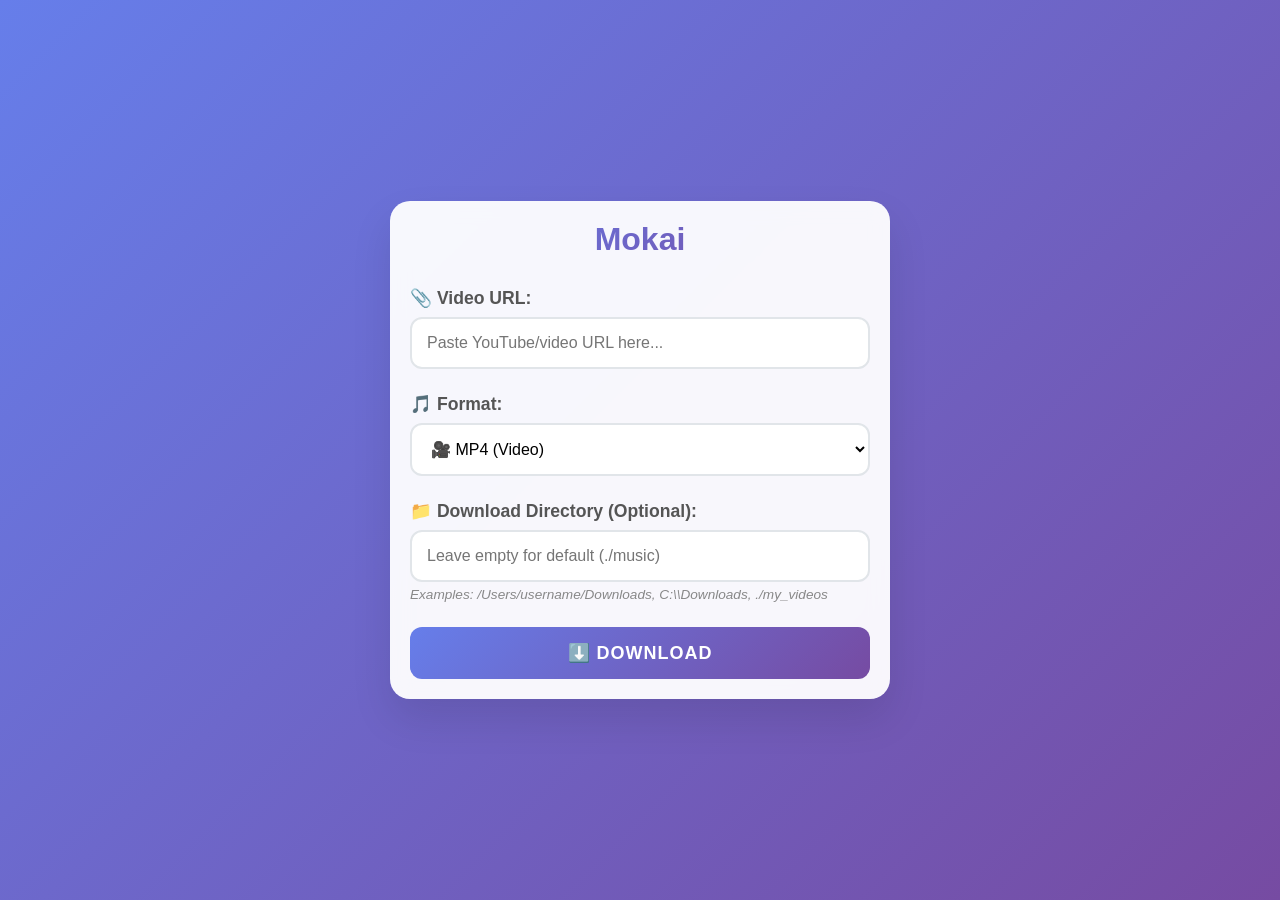
==== index.html @ e6e9af59 "Updates" ====
<!doctype html>
<html lang="en">
    <head>
        <meta charset="UTF-8" />
        <meta name="viewport" content="width=device-width, initial-scale=1.0" />
        <title>Mokai</title>
        <link rel="stylesheet" href="style.css" />
    </head>
    <body>
        <div class="container">
            <h1>Mokai</h1>
            <form id="download-form">
                <div class="form-group">
                    <label for="url">📎 Video URL:</label>
                    <input
                        type="text"
                        id="url"
                        name="url"
                        placeholder="Paste YouTube/video URL here..."
                        required
                    />
                </div>
                <div class="form-group">
                    <label for="format">🎵 Format:</label>
                    <select id="format" name="format">
                        <option value="mp4">🎥 MP4 (Video)</option>
                        <option value="mp3">🎵 MP3 (Audio Only)</option>
                    </select>
                </div>
                <div class="form-group">
                    <label for="custom-path"
                        >📁 Download Directory (Optional):</label
                    >
                    <input
                        type="text"
                        id="custom-path"
                        name="custom-path"
                        placeholder="Leave empty for default (./music)"
                    />
                    <div class="path-hint">
                        Examples: /Users/username/Downloads, C:\\Downloads,
                        ./my_videos
                    </div>
                </div>
                <button type="submit" class="download-btn">⬇️ Download</button>
            </form>
        </div>

        <div id="popup">
            <div id="popup-content">
                <div class="loader"></div>
                <p id="progress-text">Starting download...</p>
                <div class="progress-container">
                    <progress id="progress-bar" value="0" max="100"></progress>
                </div>
                <div id="progress-details" class="progress-details"></div>
            </div>
        </div>

        <script>
            document.getElementById("download-form").onsubmit = function (e) {
                e.preventDefault();

                const url = document.getElementById("url").value.trim();
                const format = document.getElementById("format").value;
                const customPath = document
                    .getElementById("custom-path")
                    .value.trim();
                const downloadId =
                    Math.random().toString(36).substr(2, 9) +
                    Date.now().toString(36);

                // Show popup
                document.getElementById("popup").style.display = "flex";
                document.getElementById("progress-text").textContent =
                    "Starting download...";
                document.getElementById("progress-bar").value = 0;
                document.getElementById("progress-details").textContent = "";

                // Start download
                fetch("/download", {
                    method: "POST",
                    headers: { "Content-Type": "application/json" },
                    body: JSON.stringify({
                        url: url,
                        format: format,
                        download_id: downloadId,
                        custom_path: customPath || null,
                    }),
                }).catch((err) => {
                    console.error("Download request failed:", err);
                    document.getElementById("progress-text").textContent =
                        "Failed to start download";
                    document.getElementById("progress-text").className =
                        "error";
                    setTimeout(
                        () =>
                            (document.getElementById("popup").style.display =
                                "none"),
                        3000,
                    );
                });

                let finished = false;
                const interval = setInterval(() => {
                    fetch("/progress?download_id=" + downloadId)
                        .then((r) => r.json())
                        .then((data) => {
                            const progressBar =
                                document.getElementById("progress-bar");
                            const progressText =
                                document.getElementById("progress-text");
                            const progressDetails =
                                document.getElementById("progress-details");

                            progressBar.value = data.progress || 0;

                            if (data.status === "starting") {
                                progressText.textContent = "Initializing...";
                                progressText.className = "";
                            } else if (data.status === "extracting") {
                                progressText.textContent =
                                    "Extracting video information...";
                                progressText.className = "";
                            } else if (data.status === "downloading") {
                                progressText.textContent =
                                    data.message || "Downloading...";
                                progressText.className = "";
                                progressDetails.textContent = `Progress: ${Math.round(data.progress)}%`;
                            } else if (data.status === "downloading_multiple") {
                                progressText.textContent =
                                    data.message || "Downloading playlist...";
                                progressText.className = "";
                                if (data.total_items > 1) {
                                    progressDetails.textContent = `Item ${data.current_item} of ${data.total_items} • ${Math.round(data.progress)}%`;
                                } else {
                                    progressDetails.textContent = `Progress: ${Math.round(data.progress)}%`;
                                }
                            } else if (data.status === "finished") {
                                progressText.textContent =
                                    data.message || "Download completed! ✅";
                                progressText.className = "success";
                                progressDetails.textContent = "100% Complete";
                                if (!finished) {
                                    finished = true;
                                    setTimeout(() => {
                                        document.getElementById(
                                            "popup",
                                        ).style.display = "none";
                                        document.getElementById("url").value =
                                            "";
                                    }, 3000);
                                    clearInterval(interval);
                                }
                            } else if (data.status === "error") {
                                progressText.textContent =
                                    "Error: " +
                                    (data.message || "Unknown error occurred");
                                progressText.className = "error";
                                progressDetails.textContent = "";
                                setTimeout(
                                    () =>
                                        (document.getElementById(
                                            "popup",
                                        ).style.display = "none"),
                                    4000,
                                );
                                clearInterval(interval);
                            }
                        })
                        .catch((err) => {
                            console.error("Progress check failed:", err);
                            if (!finished) {
                                document.getElementById(
                                    "progress-text",
                                ).textContent = "Connection error";
                                document.getElementById(
                                    "progress-text",
                                ).className = "error";
                                setTimeout(
                                    () =>
                                        (document.getElementById(
                                            "popup",
                                        ).style.display = "none"),
                                    3000,
                                );
                                clearInterval(interval);
                            }
                        });
                }, 500); // Check more frequently for smoother updates
            };
        </script>
    </body>
</html>
---- style.css ----
* {
    margin: 0;
    padding: 0;
    box-sizing: border-box;
}

body {
    font-family: -apple-system, BlinkMacSystemFont, 'Segoe UI', Roboto, Oxygen, Ubuntu, Cantarell, sans-serif;
    background: linear-gradient(135deg, #667eea 0%, #764ba2 100%);
    min-height: 100vh;
    display: flex;
    align-items: center;
    justify-content: center;
    padding: 20px;
}

.container {
    background: rgba(255, 255, 255, 0.95);
    backdrop-filter: blur(10px);
    border-radius: 20px;
    padding: 40px;
    box-shadow: 0 20px 40px rgba(0, 0, 0, 0.1);
    width: 100%;
    max-width: 500px;
    transition: transform 0.3s ease;
}

.container:hover {
    transform: translateY(-5px);
}

h1 {
    text-align: center;
    color: #333;
    margin-bottom: 30px;
    font-size: 2.5em;
    font-weight: 700;
    background: linear-gradient(135deg, #667eea, #764ba2);
    -webkit-background-clip: text;
    -webkit-text-fill-color: transparent;
    background-clip: text;
}

.form-group {
    margin-bottom: 25px;
}

label {
    display: block;
    margin-bottom: 8px;
    font-weight: 600;
    color: #555;
    font-size: 1.1em;
}

input[type="text"], select {
    width: 100%;
    padding: 15px;
    border: 2px solid #e1e5e9;
    border-radius: 12px;
    font-size: 16px;
    transition: all 0.3s ease;
    background: #fff;
}

input[type="text"]:focus, select:focus {
    outline: none;
    border-color: #667eea;
    box-shadow: 0 0 0 3px rgba(102, 126, 234, 0.1);
    transform: translateY(-1px);
}

.download-btn {
    width: 100%;
    padding: 15px;
    background: linear-gradient(135deg, #667eea, #764ba2);
    color: white;
    border: none;
    border-radius: 12px;
    font-size: 18px;
    font-weight: 600;
    cursor: pointer;
    transition: all 0.3s ease;
    text-transform: uppercase;
    letter-spacing: 1px;
}

.download-btn:hover {
    transform: translateY(-2px);
    box-shadow: 0 10px 25px rgba(102, 126, 234, 0.3);
}

.download-btn:active {
    transform: translateY(0);
}

#popup {
    display: none;
    position: fixed;
    top: 0; left: 0; right: 0; bottom: 0;
    background: rgba(0, 0, 0, 0.8);
    backdrop-filter: blur(5px);
    align-items: center;
    justify-content: center;
    z-index: 1000;
    animation: fadeIn 0.3s ease;
}

@keyframes fadeIn {
    from { opacity: 0; }
    to { opacity: 1; }
}

#popup-content {
    background: white;
    padding: 40px;
    border-radius: 20px;
    text-align: center;
    max-width: 400px;
    width: 90%;
    box-shadow: 0 25px 50px rgba(0, 0, 0, 0.2);
    animation: slideUp 0.3s ease;
}

@keyframes slideUp {
    from { transform: translateY(30px); opacity: 0; }
    to { transform: translateY(0); opacity: 1; }
}

.loader {
    width: 60px;
    height: 60px;
    border: 4px solid #f3f3f3;
    border-top: 4px solid #667eea;
    border-radius: 50%;
    animation: spin 1s linear infinite;
    margin: 0 auto 20px;
}

@keyframes spin {
    0% { transform: rotate(0deg); }
    100% { transform: rotate(360deg); }
}

#progress-text {
    font-size: 1.1em;
    margin-bottom: 20px;
    color: #333;
    font-weight: 500;
}

.progress-container {
    margin-bottom: 20px;
}

#progress-bar {
    width: 100%;
    height: 12px;
    border-radius: 10px;
    appearance: none;
    background: #f0f0f0;
}

#progress-bar::-webkit-progress-bar {
    background: #f0f0f0;
    border-radius: 10px;
}

#progress-bar::-webkit-progress-value {
    background: linear-gradient(135deg, #667eea, #764ba2);
    border-radius: 10px;
    transition: width 0.3s ease;
}

#progress-bar::-moz-progress-bar {
    background: linear-gradient(135deg, #667eea, #764ba2);
    border-radius: 10px;
}

.progress-details {
    font-size: 0.9em;
    color: #666;
    margin-top: 10px;
}

.error {
    color: #e74c3c;
}

.success {
    color: #27ae60;
}

.path-hint {
    font-size: 0.85em;
    color: #888;
    margin-top: 5px;
    font-style: italic;
}
    .container {
        padding: 20px;
        margin: 10px;
    }

    h1 {
        font-size: 2em;
    }

    #popup-content {
        padding: 30px 20px;
    }
}
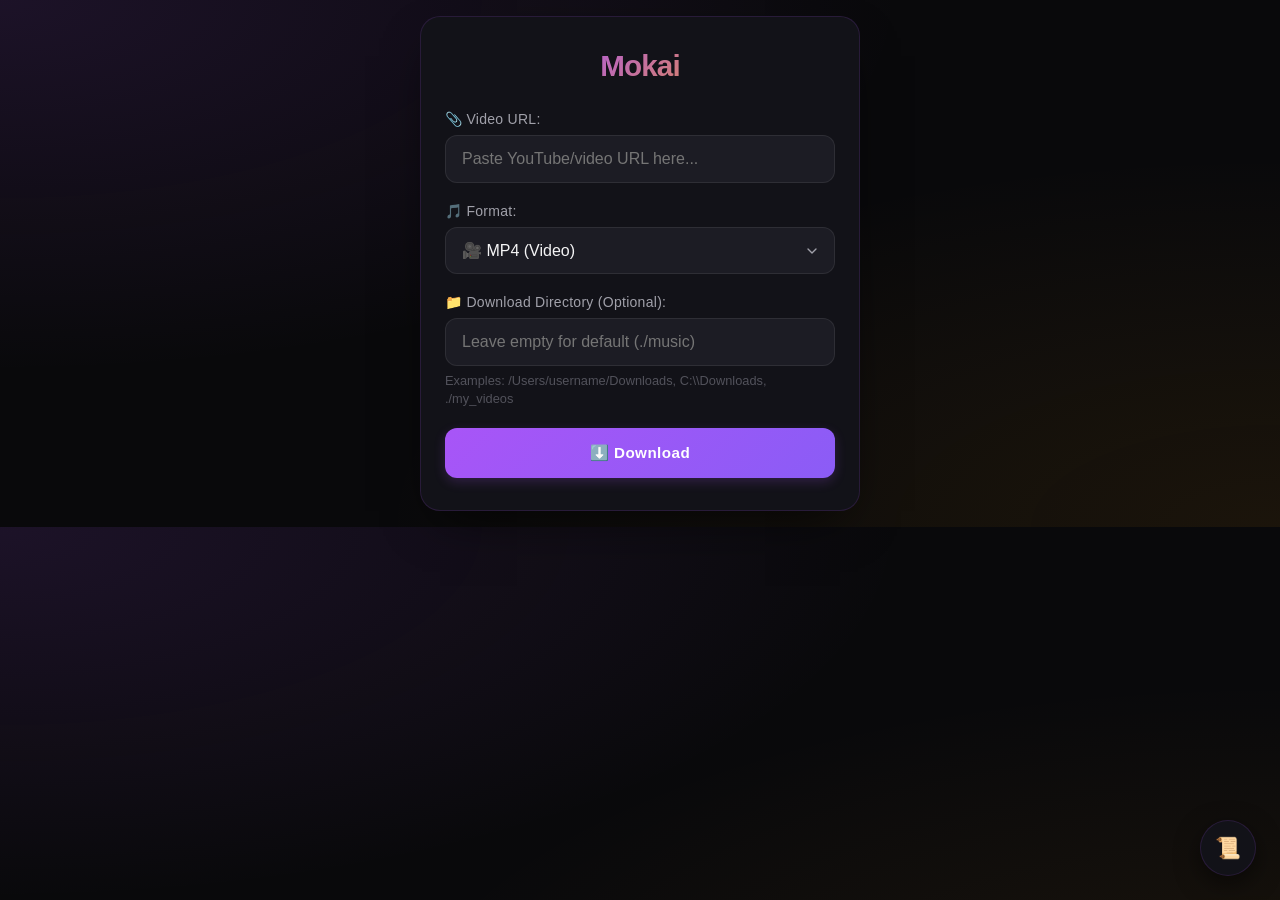
==== commit 1ab33430: "Updates" ====
--- a/index.html
+++ b/index.html
@@ -2,8 +2,10 @@
 <html lang="en">
     <head>
         <meta charset="UTF-8" />
+        <meta name="darkreader-lock" />
         <meta name="viewport" content="width=device-width, initial-scale=1.0" />
         <title>Mokai</title>
+        <link rel="icon" href="/Mokai.png" />
         <link rel="stylesheet" href="style.css" />
     </head>
     <body>
@@ -46,8 +48,18 @@
             </form>
         </div>
 
-        <div id="popup">
-            <div id="popup-content">
+        <!-- Floating Action Trigger Button -->
+        <button
+            id="history-toggle-button"
+            class="floating-action-button"
+            title="View Download History"
+        >
+            📜
+        </button>
+
+        <!-- FIXED: Progress Modal Overlay Screen now hidden by default -->
+        <div id="popup" class="modal-overlay hidden">
+            <div id="popup-content" class="modal-card">
                 <div class="loader"></div>
                 <p id="progress-text">Starting download...</p>
                 <div class="progress-container">
@@ -57,8 +69,68 @@
             </div>
         </div>
 
+        <!-- Screen-Takeover History Panel Modal Overlay Container -->
+        <div id="history-panel" class="modal-overlay hidden">
+            <div class="modal-card">
+                <div class="modal-header">
+                    <h2>Download History</h2>
+                    <button
+                        id="history-close-button"
+                        class="close-btn"
+                        title="Close Panel"
+                    >
+                        ✕
+                    </button>
+                </div>
+                <ul id="history-list">
+                    <!-- Sample items injected dynamically will look like this: -->
+                    <!-- <li><span class="history-url">https://youtube.com/watch?v=...</span><span class="success">Completed</span></li> -->
+                </ul>
+                <button id="clear-history" class="clear-history">
+                    Clear History
+                </button>
+            </div>
+        </div>
+
         <script>
-            document.getElementById("download-form").onsubmit = function (e) {
+            // Elements
+            const historyPanel = document.getElementById("history-panel");
+            const historyToggle = document.getElementById(
+                "history-toggle-button",
+            );
+            const historyClose = document.getElementById(
+                "history-close-button",
+            );
+            const clearHistory = document.getElementById("clear-history");
+            const historyList = document.getElementById("history-list");
+            const downloadForm = document.getElementById("download-form");
+            const popup = document.getElementById("popup");
+
+            // Open/Toggle History Modal Screen
+            historyToggle.onclick = function () {
+                historyPanel.classList.remove("hidden");
+            };
+
+            // Close History Modal Screen via 'X'
+            historyClose.onclick = function () {
+                historyPanel.classList.add("hidden");
+            };
+
+            // Close History or Progress if clicking dark background space outside cards
+            window.onclick = function (e) {
+                if (e.target === historyPanel) {
+                    historyPanel.classList.add("hidden");
+                }
+            };
+
+            // Clear Dynamic Inner Lists
+            clearHistory.onclick = function () {
+                historyList.innerHTML =
+                    '<li class="empty-history-msg">No downloads logged yet.</li>';
+            };
+
+            // Form Submit Routine
+            downloadForm.onsubmit = function (e) {
                 e.preventDefault();
 
                 const url = document.getElementById("url").value.trim();
@@ -70,14 +142,25 @@
                     Math.random().toString(36).substr(2, 9) +
                     Date.now().toString(36);
 
-                // Show popup
-                document.getElementById("popup").style.display = "flex";
+                // Open active tracking modal overlay display state
+                popup.classList.remove("hidden"); // Clean class toggle support
+                popup.style.display = "flex";
                 document.getElementById("progress-text").textContent =
                     "Starting download...";
+                document.getElementById("progress-text").className = "";
                 document.getElementById("progress-bar").value = 0;
                 document.getElementById("progress-details").textContent = "";
 
-                // Start download
+                // Push item entry to internal history log
+                const newLog = document.createElement("li");
+                newLog.innerHTML = `<span class="history-url">${url}</span><span class="status-indicator processing">Downloading...</span>`;
+
+                // Remove placeholder if present
+                const emptyMsg =
+                    historyList.querySelector(".empty-history-msg");
+                if (emptyMsg) emptyMsg.remove();
+                historyList.prepend(newLog);
+
                 fetch("/download", {
                     method: "POST",
                     headers: { "Content-Type": "application/json" },
@@ -93,12 +176,14 @@
                         "Failed to start download";
                     document.getElementById("progress-text").className =
                         "error";
-                    setTimeout(
-                        () =>
-                            (document.getElementById("popup").style.display =
-                                "none"),
-                        3000,
-                    );
+                    newLog.querySelector(".status-indicator").className =
+                        "status-indicator error";
+                    newLog.querySelector(".status-indicator").textContent =
+                        "Failed";
+                    setTimeout(() => {
+                        popup.style.display = "none";
+                        popup.classList.add("hidden");
+                    }, 3000);
                 });
 
                 let finished = false;
@@ -112,41 +197,44 @@
                                 document.getElementById("progress-text");
                             const progressDetails =
                                 document.getElementById("progress-details");
+                            const statusBadge =
+                                newLog.querySelector(".status-indicator");
 
                             progressBar.value = data.progress || 0;
 
                             if (data.status === "starting") {
                                 progressText.textContent = "Initializing...";
-                                progressText.className = "";
                             } else if (data.status === "extracting") {
                                 progressText.textContent =
                                     "Extracting video information...";
-                                progressText.className = "";
                             } else if (data.status === "downloading") {
                                 progressText.textContent =
                                     data.message || "Downloading...";
-                                progressText.className = "";
                                 progressDetails.textContent = `Progress: ${Math.round(data.progress)}%`;
                             } else if (data.status === "downloading_multiple") {
                                 progressText.textContent =
                                     data.message || "Downloading playlist...";
-                                progressText.className = "";
-                                if (data.total_items > 1) {
-                                    progressDetails.textContent = `Item ${data.current_item} of ${data.total_items} • ${Math.round(data.progress)}%`;
-                                } else {
-                                    progressDetails.textContent = `Progress: ${Math.round(data.progress)}%`;
-                                }
+                                progressDetails.textContent =
+                                    data.total_items > 1
+                                        ? `Item ${data.current_item} of ${data.total_items} • ${Math.round(data.progress)}%`
+                                        : `Progress: ${Math.round(data.progress)}%`;
                             } else if (data.status === "finished") {
                                 progressText.textContent =
                                     data.message || "Download completed! ✅";
                                 progressText.className = "success";
                                 progressDetails.textContent = "100% Complete";
+
+                                if (statusBadge) {
+                                    statusBadge.className =
+                                        "status-indicator success";
+                                    statusBadge.textContent = "Completed";
+                                }
+
                                 if (!finished) {
                                     finished = true;
                                     setTimeout(() => {
-                                        document.getElementById(
-                                            "popup",
-                                        ).style.display = "none";
+                                        popup.style.display = "none";
+                                        popup.classList.add("hidden");
                                         document.getElementById("url").value =
                                             "";
                                     }, 3000);
@@ -158,13 +246,17 @@
                                     (data.message || "Unknown error occurred");
                                 progressText.className = "error";
                                 progressDetails.textContent = "";
-                                setTimeout(
-                                    () =>
-                                        (document.getElementById(
-                                            "popup",
-                                        ).style.display = "none"),
-                                    4000,
-                                );
+
+                                if (statusBadge) {
+                                    statusBadge.className =
+                                        "status-indicator error";
+                                    statusBadge.textContent = "Error";
+                                }
+
+                                setTimeout(() => {
+                                    popup.style.display = "none";
+                                    popup.classList.add("hidden");
+                                }, 4000);
                                 clearInterval(interval);
                             }
                         })
@@ -177,17 +269,14 @@
                                 document.getElementById(
                                     "progress-text",
                                 ).className = "error";
-                                setTimeout(
-                                    () =>
-                                        (document.getElementById(
-                                            "popup",
-                                        ).style.display = "none"),
-                                    3000,
-                                );
+                                setTimeout(() => {
+                                    popup.style.display = "none";
+                                    popup.classList.add("hidden");
+                                }, 3000);
                                 clearInterval(interval);
                             }
                         });
-                }, 500); // Check more frequently for smoother updates
+                }, 500);
             };
         </script>
     </body>
--- a/style.css
+++ b/style.css
@@ -1,212 +1,544 @@
+/* ==========================================================================
+   1. Reset & Ametrine Dark Core Variables
+   ========================================================================== */
 * {
     margin: 0;
     padding: 0;
     box-sizing: border-box;
+    -webkit-font-smoothing: antialiased;
+    -moz-osx-font-smoothing: grayscale;
+}
+
+:root {
+    --bg-main: #09090b; /* Dark Obsidian Slate */
+    --bg-card: #121218; /* Container background */
+    --bg-input: #1c1c24; /* Sleek Dark inputs */
+
+    --color-text-main: #f4f4f5; /* Off-white readable text */
+    --color-text-muted: #a1a1aa; /* Secondary subtexts / labels */
+
+    /* Ametrine Gemstone Palette (Purple, Violet & Citrine Amber) */
+    --accent-purple: #a855f7; /* Primary Electric Purple */
+    --accent-purple-glow: rgba(168, 85, 247, 0.25);
+    --accent-amber: #f59e0b; /* Highlight Amber */
+    --border-color: rgba(168, 85, 247, 0.15); /* Gemstone thin frame accent */
+
+    --font-stack:
+        "Inter", -apple-system, BlinkMacSystemFont, "Segoe UI", Roboto,
+        Helvetica, Arial, sans-serif;
 }
 
 body {
-    font-family: -apple-system, BlinkMacSystemFont, 'Segoe UI', Roboto, Oxygen, Ubuntu, Cantarell, sans-serif;
-    background: linear-gradient(135deg, #667eea 0%, #764ba2 100%);
+    font-family: var(--font-stack);
+    background-color: var(--bg-main);
+    /* Soft ambient background radial canvas lighting mapping */
+    background-image:
+        radial-gradient(
+            at 0% 0%,
+            rgba(168, 85, 247, 0.12) 0px,
+            transparent 50%
+        ),
+        radial-gradient(
+            at 100% 100%,
+            rgba(245, 158, 11, 0.08) 0px,
+            transparent 50%
+        );
     min-height: 100vh;
+    min-height: -webkit-fill-available;
     display: flex;
     align-items: center;
     justify-content: center;
-    padding: 20px;
-}
-
+    padding: 16px;
+    color: var(--color-text-main);
+    overflow-x: hidden;
+}
+
+/* ==========================================================================
+   2. Main Component Card Box
+   ========================================================================== */
 .container {
-    background: rgba(255, 255, 255, 0.95);
-    backdrop-filter: blur(10px);
+    background: var(--bg-card);
+    border: 1px solid var(--border-color);
     border-radius: 20px;
-    padding: 40px;
-    box-shadow: 0 20px 40px rgba(0, 0, 0, 0.1);
+    padding: 32px 24px;
+    box-shadow: 0 20px 50px -20px rgba(0, 0, 0, 0.8);
     width: 100%;
-    max-width: 500px;
-    transition: transform 0.3s ease;
+    max-width: 440px;
+    transition:
+        transform 0.3s cubic-bezier(0.16, 1, 0.3, 1),
+        border-color 0.3s ease,
+        box-shadow 0.3s ease;
 }
 
 .container:hover {
-    transform: translateY(-5px);
-}
-
+    transform: translateY(-4px);
+    border-color: rgba(168, 85, 247, 0.35);
+    box-shadow: 0 30px 60px -20px rgba(168, 85, 247, 0.18);
+}
+
+/* Typography Gradient Headers */
 h1 {
     text-align: center;
-    color: #333;
-    margin-bottom: 30px;
-    font-size: 2.5em;
-    font-weight: 700;
-    background: linear-gradient(135deg, #667eea, #764ba2);
+    margin-bottom: 28px;
+    font-size: 1.85rem;
+    font-weight: 800;
+    letter-spacing: -0.03em;
+    background: linear-gradient(
+        135deg,
+        var(--accent-purple) 20%,
+        var(--accent-amber) 100%
+    );
     -webkit-background-clip: text;
     -webkit-text-fill-color: transparent;
     background-clip: text;
 }
 
+/* ==========================================================================
+   3. Form Styling Architecture
+   ========================================================================== */
 .form-group {
-    margin-bottom: 25px;
+    margin-bottom: 20px;
 }
 
 label {
     display: block;
     margin-bottom: 8px;
-    font-weight: 600;
-    color: #555;
-    font-size: 1.1em;
-}
-
-input[type="text"], select {
+    font-weight: 500;
+    color: var(--color-text-muted);
+    font-size: 0.875rem;
+    letter-spacing: 0.02em;
+}
+
+input[type="text"],
+select {
     width: 100%;
-    padding: 15px;
-    border: 2px solid #e1e5e9;
+    padding: 14px 16px;
+    border: 1px solid rgba(255, 255, 255, 0.08);
     border-radius: 12px;
-    font-size: 16px;
-    transition: all 0.3s ease;
-    background: #fff;
-}
-
-input[type="text"]:focus, select:focus {
+    font-size: 1rem;
+    color: var(--color-text-main);
+    background-color: var(--bg-input);
+    transition:
+        border-color 0.2s ease,
+        box-shadow 0.2s ease;
+    appearance: none;
+    -webkit-appearance: none;
+}
+
+select {
+    background-image: url("data:image/svg+xml;utf8,<svg xmlns='http://www.w3.org/2000/svg' width='24' height='24' viewBox='0 0 24 24' fill='none' stroke='%23a1a1aa' stroke-width='2' stroke-linecap='round' stroke-linejoin='round'><polyline points='6 9 12 15 18 9'></polyline></svg>");
+    background-repeat: no-repeat;
+    background-position: right 14px center;
+    background-size: 16px;
+    padding-right: 40px;
+}
+
+input[type="text"]:focus,
+select:focus {
     outline: none;
-    border-color: #667eea;
-    box-shadow: 0 0 0 3px rgba(102, 126, 234, 0.1);
-    transform: translateY(-1px);
-}
-
+    border-color: var(--accent-purple);
+    box-shadow: 0 0 0 3px var(--accent-purple-glow);
+}
+
+.path-hint {
+    font-size: 0.8rem;
+    color: #52525b;
+    margin-top: 6px;
+    line-height: 1.4;
+}
+
+/* Buttons */
 .download-btn {
     width: 100%;
-    padding: 15px;
-    background: linear-gradient(135deg, #667eea, #764ba2);
-    color: white;
+    padding: 16px;
+    background: linear-gradient(135deg, var(--accent-purple), #8b5cf6);
+    color: #ffffff;
     border: none;
     border-radius: 12px;
-    font-size: 18px;
+    font-size: 0.95rem;
     font-weight: 600;
     cursor: pointer;
-    transition: all 0.3s ease;
-    text-transform: uppercase;
-    letter-spacing: 1px;
+    transition:
+        transform 0.1s ease,
+        filter 0.2s ease,
+        box-shadow 0.2s ease;
+    letter-spacing: 0.03em;
+    box-shadow: 0 4px 12px rgba(168, 85, 247, 0.2);
 }
 
 .download-btn:hover {
-    transform: translateY(-2px);
-    box-shadow: 0 10px 25px rgba(102, 126, 234, 0.3);
+    filter: brightness(1.1);
+    box-shadow: 0 6px 20px rgba(168, 85, 247, 0.35);
 }
 
 .download-btn:active {
-    transform: translateY(0);
-}
-
-#popup {
-    display: none;
+    transform: scale(0.98);
+}
+
+/* ==========================================================================
+   4. Unified Screen Takeover Layout Overlays (Modals)
+   ========================================================================== */
+.modal-overlay {
     position: fixed;
-    top: 0; left: 0; right: 0; bottom: 0;
-    background: rgba(0, 0, 0, 0.8);
-    backdrop-filter: blur(5px);
+    top: 0;
+    left: 0;
+    right: 0;
+    bottom: 0;
+    background: rgba(5, 5, 8, 0.85);
+    backdrop-filter: blur(16px);
+    -webkit-backdrop-filter: blur(16px);
+    display: flex;
     align-items: center;
     justify-content: center;
     z-index: 1000;
-    animation: fadeIn 0.3s ease;
-}
-
-@keyframes fadeIn {
-    from { opacity: 0; }
-    to { opacity: 1; }
-}
-
-#popup-content {
-    background: white;
-    padding: 40px;
+    padding: 16px;
+    animation: fadeIn 0.2s ease-out forwards;
+}
+
+/* FIXED: Hide modal elements properly by default on application startup */
+.modal-overlay.hidden {
+    display: none !important;
+    opacity: 0;
+    pointer-events: none;
+}
+
+/* Reusable structural cards for popups and download log screen over-take */
+.modal-card {
+    background: var(--bg-card);
+    border: 1px solid var(--border-color);
+    padding: 32px 24px;
     border-radius: 20px;
-    text-align: center;
-    max-width: 400px;
-    width: 90%;
-    box-shadow: 0 25px 50px rgba(0, 0, 0, 0.2);
-    animation: slideUp 0.3s ease;
-}
-
-@keyframes slideUp {
-    from { transform: translateY(30px); opacity: 0; }
-    to { transform: translateY(0); opacity: 1; }
-}
-
+    max-width: 460px;
+    width: 100%;
+    box-shadow: 0 30px 70px -15px rgba(0, 0, 0, 0.9);
+    animation: modalSlideIn 0.3s cubic-bezier(0.16, 1, 0.3, 1) forwards;
+    position: relative;
+    display: flex;
+    flex-direction: column;
+}
+
+/* Header Alignment Inside Modals */
+.modal-header {
+    display: flex;
+    align-items: center;
+    justify-content: space-between;
+    margin-bottom: 20px;
+    border-bottom: 1px solid rgba(255, 255, 255, 0.06);
+    padding-bottom: 14px;
+}
+
+.modal-header h2 {
+    font-size: 1.25rem;
+    font-weight: 700;
+    letter-spacing: -0.02em;
+    color: var(--color-text-main);
+}
+
+/* Floating Action Trigger Button Styling */
+.floating-action-button {
+    position: fixed;
+    bottom: 24px;
+    right: 24px;
+    background: var(--bg-card);
+    border: 1px solid var(--border-color);
+    border-radius: 50%;
+    width: 56px;
+    height: 56px;
+    display: flex;
+    align-items: center;
+    justify-content: center;
+    font-size: 1.3rem;
+    cursor: pointer;
+    box-shadow: 0 8px 24px rgba(0, 0, 0, 0.5);
+    transition: all 0.2s ease;
+    z-index: 900;
+}
+
+.floating-action-button:hover {
+    transform: scale(1.08);
+    border-color: var(--accent-purple);
+    box-shadow: 0 0 15px var(--accent-purple-glow);
+}
+
+/* Modal Close Button */
+.close-btn {
+    background: transparent;
+    border: none;
+    color: var(--color-text-muted);
+    font-size: 1.1rem;
+    cursor: pointer;
+    padding: 4px;
+    transition: color 0.2s ease;
+}
+
+.close-btn:hover {
+    color: #f87171;
+}
+
+/* ==========================================================================
+   5. Dynamic History Data View Element Lists
+   ========================================================================== */
+#history-list {
+    list-style: none;
+    max-height: 260px;
+    overflow-y: auto;
+    margin-bottom: 20px;
+    padding-right: 4px;
+}
+
+/* Custom Scrollbar configuration matching ametrine specs */
+#history-list::-webkit-scrollbar {
+    width: 6px;
+}
+#history-list::-webkit-scrollbar-track {
+    background: rgba(255, 255, 255, 0.02);
+    border-radius: 10px;
+}
+#history-list::-webkit-scrollbar-thumb {
+    background: rgba(255, 255, 255, 0.1);
+    border-radius: 10px;
+}
+#history-list::-webkit-scrollbar-thumb:hover {
+    background: var(--accent-purple);
+}
+
+#history-list li {
+    display: flex;
+    justify-content: space-between;
+    align-items: center;
+    padding: 12px;
+    background: rgba(255, 255, 255, 0.03);
+    border-radius: 8px;
+    margin-bottom: 8px;
+    font-size: 0.875rem;
+    gap: 16px;
+    border: 1px solid rgba(255, 255, 255, 0.02);
+}
+
+.history-url {
+    white-space: nowrap;
+    overflow: hidden;
+    text-overflow: ellipsis;
+    color: var(--color-text-main);
+    text-align: left;
+    flex-grow: 1;
+}
+
+/* Badges for active/finished log outputs */
+.status-indicator {
+    font-size: 0.75rem;
+    font-weight: 600;
+    padding: 4px 8px;
+    border-radius: 6px;
+    text-transform: uppercase;
+    letter-spacing: 0.05em;
+    flex-shrink: 0;
+}
+.status-indicator.processing {
+    background: rgba(245, 158, 11, 0.15);
+    color: var(--accent-amber);
+}
+.status-indicator.success {
+    background: rgba(52, 211, 153, 0.15);
+    color: #34d399;
+}
+.status-indicator.error {
+    background: rgba(248, 113, 113, 0.15);
+    color: #f87171;
+}
+
+.empty-history-msg {
+    color: var(--color-text-muted);
+    font-style: italic;
+    justify-content: center !important;
+    background: transparent !important;
+    border: none !important;
+}
+
+.clear-history {
+    width: 100%;
+    padding: 12px;
+    background: transparent;
+    border: 1px solid rgba(248, 113, 113, 0.3);
+    color: #f87171;
+    font-weight: 600;
+    font-size: 0.875rem;
+    border-radius: 10px;
+    cursor: pointer;
+    transition: all 0.2s ease;
+}
+
+.clear-history:hover {
+    background: rgba(248, 113, 113, 0.1);
+    border-color: #f87171;
+}
+
+/* ==========================================================================
+   6. Progress Bars & Loading Spinners
+   ========================================================================== */
 .loader {
-    width: 60px;
-    height: 60px;
-    border: 4px solid #f3f3f3;
-    border-top: 4px solid #667eea;
+    width: 44px;
+    height: 44px;
+    border: 3px solid rgba(255, 255, 255, 0.05);
+    border-top: 3px solid var(--accent-purple);
     border-radius: 50%;
-    animation: spin 1s linear infinite;
+    animation: spin 0.75s linear infinite;
     margin: 0 auto 20px;
 }
 
-@keyframes spin {
-    0% { transform: rotate(0deg); }
-    100% { transform: rotate(360deg); }
-}
-
 #progress-text {
-    font-size: 1.1em;
-    margin-bottom: 20px;
-    color: #333;
-    font-weight: 500;
+    font-size: 1.05rem;
+    margin-bottom: 16px;
+    color: var(--color-text-main);
+    font-weight: 600;
 }
 
 .progress-container {
-    margin-bottom: 20px;
+    margin-bottom: 12px;
 }
 
 #progress-bar {
     width: 100%;
-    height: 12px;
-    border-radius: 10px;
+    height: 8px;
+    border-radius: 9999px;
     appearance: none;
-    background: #f0f0f0;
+    background: rgba(255, 255, 255, 0.05);
+    overflow: hidden;
 }
 
 #progress-bar::-webkit-progress-bar {
-    background: #f0f0f0;
-    border-radius: 10px;
-}
-
+    background: rgba(255, 255, 255, 0.05);
+}
 #progress-bar::-webkit-progress-value {
-    background: linear-gradient(135deg, #667eea, #764ba2);
-    border-radius: 10px;
-    transition: width 0.3s ease;
-}
-
+    background: linear-gradient(
+        90deg,
+        var(--accent-purple),
+        var(--accent-amber)
+    );
+    border-radius: 9999px;
+}
 #progress-bar::-moz-progress-bar {
-    background: linear-gradient(135deg, #667eea, #764ba2);
-    border-radius: 10px;
+    background: linear-gradient(
+        90deg,
+        var(--accent-purple),
+        var(--accent-amber)
+    );
+    border-radius: 9999px;
 }
 
 .progress-details {
-    font-size: 0.9em;
-    color: #666;
-    margin-top: 10px;
+    font-size: 0.8rem;
+    color: var(--color-text-muted);
+    margin-top: 8px;
 }
 
 .error {
-    color: #e74c3c;
-}
-
+    color: #f87171;
+    font-weight: 500;
+}
 .success {
-    color: #27ae60;
-}
-
-.path-hint {
-    font-size: 0.85em;
-    color: #888;
-    margin-top: 5px;
-    font-style: italic;
-}
+    color: #34d399;
+    font-weight: 500;
+}
+
+/* ==========================================================================
+   7. Core Keyframes & Mobile Sheet Adaptations
+   ========================================================================== */
+@keyframes spin {
+    0% {
+        transform: rotate(0deg);
+    }
+    100% {
+        transform: rotate(360deg);
+    }
+}
+@keyframes fadeIn {
+    from {
+        opacity: 0;
+    }
+    to {
+        opacity: 1;
+    }
+}
+@keyframes modalSlideIn {
+    from {
+        transform: translateY(20px);
+        opacity: 0;
+    }
+    to {
+        transform: translateY(0);
+        opacity: 1;
+    }
+}
+@keyframes mobileSheetIn {
+    from {
+        transform: translateY(100%);
+    }
+    to {
+        transform: translateY(0);
+    }
+}
+
+/* Strict Responsive Layout Adaptations for Small Handheld Devices */
+@media (max-width: 480px) {
+    body {
+        align-items: flex-end; /* Modern bottom-sheet docking layout placement */
+        padding: 12px;
+    }
+
     .container {
-        padding: 20px;
-        margin: 10px;
+        padding: 24px 18px;
+        border-radius: 18px;
+        margin-bottom: 72px; /* Clears floating action triggers layout space */
+    }
+
+    /* Transform screen-takeover modals into native feel slide-up bottom sheets */
+    .modal-overlay {
+        align-items: flex-end;
+        padding: 0;
+    }
+
+    .modal-card {
+        border-radius: 24px 24px 0 0;
+        border-bottom: none;
+        border-left: none;
+        border-right: none;
+        padding: 28px 20px 40px 20px;
+        animation: mobileSheetIn 0.3s cubic-bezier(0.16, 1, 0.3, 1) forwards;
     }
 
     h1 {
-        font-size: 2em;
-    }
-
-    #popup-content {
-        padding: 30px 20px;
-    }
-}
+        font-size: 1.6rem;
+        margin-bottom: 20px;
+    }
+    input[type="text"],
+    select,
+    .download-btn {
+        padding: 14px;
+        font-size: 0.95rem;
+    }
+    .floating-action-button {
+        bottom: 16px;
+        right: 16px;
+        width: 50px;
+        height: 50px;
+        font-size: 1.15rem;
+    }
+}
+
+@media (hover: none) {
+    .container:hover {
+        transform: none;
+        box-shadow: 0 20px 50px -20px rgba(0, 0, 0, 0.8);
+        border-color: var(--border-color);
+    }
+    .download-btn:hover {
+        filter: none;
+        box-shadow: 0 4px 12px rgba(168, 85, 247, 0.2);
+    }
+    .floating-action-button:hover {
+        transform: none;
+        box-shadow: 0 8px 24px rgba(0, 0, 0, 0.5);
+        border-color: var(--border-color);
+    }
+}
